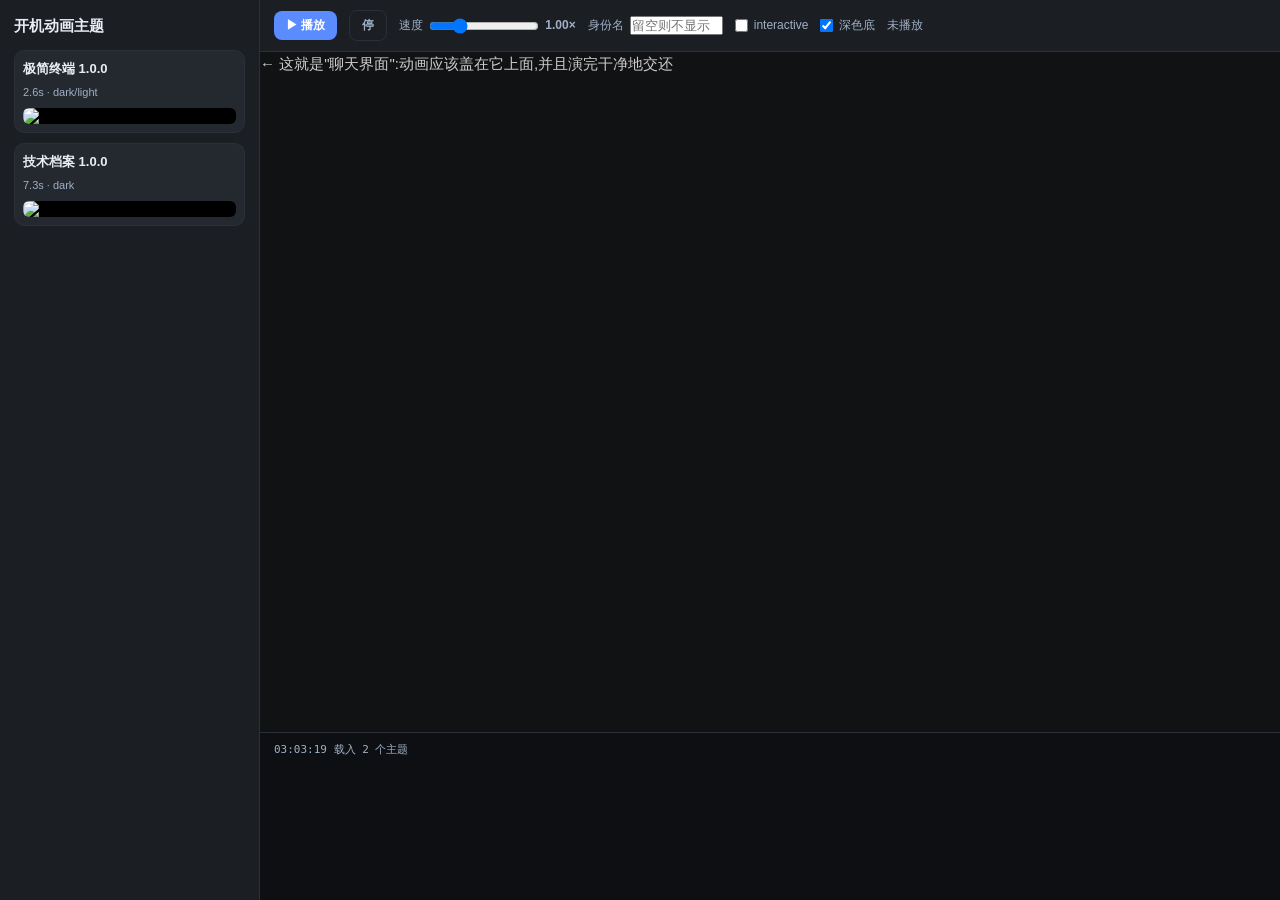
==== preview/index.html @ 1be82517 "初始化插件仓库:开机动画主题 + 主题契约 + 索引生成 - boot-anim/mc-tech-archive(7.3s 档案揭幕)、boot-anim/mc-minimal(2.6s 终端打字)" ====
<!DOCTYPE html>
<html lang="zh-CN">
<head>
<meta charset="utf-8">
<title>mini_code 开机动画 · 宿主模拟器</title>
<!--
  写主题时用这个页面替代 mini_code 本体:左边选主题,右边按真宿主的规则加载
  (sandbox iframe + postMessage + 硬超时 + handoff 叠化),改一行刷新即看。
  用法(必须走 http,file:// 下 postMessage 与 fetch 都不可靠):
      cd mini_code-plugins && python -m http.server 8700
      打开 http://127.0.0.1:8700/preview/
-->
<style>
  :root { --bg: #111214; --s: #1b1e23; --s2: #24282f; --bd: #2b2f38; --tx: #e9edf3; --t3: #9fb0c4; --ac: #5b8cff;
          --mono: "JetBrains Mono", Consolas, monospace; }
  * { margin: 0; padding: 0; box-sizing: border-box; }
  body { background: var(--bg); color: var(--tx); font: 14px/1.6 "Segoe UI", "Microsoft YaHei UI", sans-serif;
    display: flex; height: 100vh; overflow: hidden; }
  aside { flex: 0 0 260px; border-right: 1px solid var(--bd); padding: 14px; overflow-y: auto; background: var(--s); }
  h1 { font-size: 15px; margin-bottom: 12px; }
  .th { border: 1px solid var(--bd); border-radius: 10px; padding: 8px; margin-bottom: 10px; cursor: pointer;
    background: var(--s2); }
  .th:hover { border-color: var(--ac); }
  .th.sel { border-color: var(--ac); box-shadow: 0 0 0 2px rgba(91, 140, 255, .2); }
  .th b { display: block; font-size: 13px; }
  .th span { font-size: 11px; color: var(--t3); }
  .th img { width: 100%; border-radius: 6px; margin-top: 6px; display: block; background: #000; }
  main { flex: 1; display: flex; flex-direction: column; min-width: 0; }
  .bar { display: flex; align-items: center; gap: 12px; padding: 10px 14px; border-bottom: 1px solid var(--bd);
    background: var(--s); font-size: 12px; color: var(--t3); flex-wrap: wrap; }
  .bar label { display: flex; align-items: center; gap: 6px; }
  .bar input[type=range] { width: 110px; }
  button { background: var(--ac); border: 0; color: #fff; padding: 6px 12px; border-radius: 8px;
    cursor: pointer; font-size: 12px; font-weight: 600; }
  button.ghost { background: transparent; border: 1px solid var(--bd); color: var(--t3); }
  #stage { flex: 1; position: relative; min-height: 0; background: #fff; }
  #stage.dark { background: #111214; }
  iframe { position: absolute; inset: 0; width: 100%; height: 100%; border: 0; background: transparent;
    transition: opacity .7s cubic-bezier(.4, 0, .2, 1); }
  .ui { position: absolute; inset: 0; display: flex; align-items: center; justify-content: center;
    color: #999; font-size: 13px; }
  #log { flex: 0 0 168px; border-top: 1px solid var(--bd); background: #0d0f13; padding: 8px 14px;
    font: 11px/1.7 var(--mono); color: var(--t3); overflow-y: auto; }
  #log .ev { color: var(--ac); }
  .fake { font-size: 15px; color: #333; }
  #stage.dark .fake { color: #ccc; }
</style>
</head>
<body>
<aside>
  <h1>开机动画主题</h1>
  <div id="list">读取 index.json 中…(记得用 http 打开)</div>
</aside>
<main>
  <div class="bar">
    <button id="play">▶ 播放</button>
    <button class="ghost" id="stop">停</button>
    <label>速度 <input id="speed" type="range" min="0.35" max="3" step="0.05" value="1"><b id="spdv">1.00×</b></label>
    <label>身份名 <input id="name" size="10" placeholder="留空则不显示"></label>
    <label><input id="inter" type="checkbox"> interactive</label>
    <label><input id="darkbg" type="checkbox" checked> 深色底</label>
    <span id="stat">未播放</span>
  </div>
  <div id="stage" class="dark">
    <div class="fake" id="fake">← 这就是"聊天界面":动画应该盖在它上面,并且演完干净地交还</div>
  </div>
  <div id="log"></div>
</main>
<script>
(function () {
  "use strict";
  var stage = document.getElementById("stage"), log = document.getElementById("log");
  var frame = null, watchdog = null, t0 = 0, cur = null;

  function say(t, cls) {
    var d = document.createElement("div");
    d.innerHTML = '<span class="' + (cls || "") + '">' + new Date().toTimeString().slice(0, 8) + " " + t + "</span>";
    log.appendChild(d); log.scrollTop = log.scrollHeight;
  }

  fetch("../index.json").then(function (r) { return r.json(); }).then(function (idx) {
    var box = document.getElementById("list"); box.innerHTML = "";
    var items = (idx.kinds["boot-anim"] || []).concat(idx.kinds["wallpaper"] || []);
    (idx.kinds["boot-anim"] || []).forEach(function (t) {
      var el = document.createElement("div");
      el.className = "th";
      el.innerHTML = "<b>" + t.name + " " + t.version + "</b><span>" + (t.durationMs / 1000).toFixed(1) +
        "s · " + t.colors.join("/") + "</span>" + (t.preview ? '<img src="../' + t.preview + '">' : "");
      el.onclick = function () {
        document.querySelectorAll(".th").forEach(function (x) { x.classList.remove("sel"); });
        el.classList.add("sel"); cur = t; play();
      };
      box.appendChild(el);
    });
    say("载入 " + (idx.kinds["boot-anim"] || []).length + " 个主题");
  }).catch(function (e) { say("index.json 读取失败:" + e.message); });

  function play() {
    if (!cur) return say("先选一个主题", "ev");
    stop();
    var q = "?speed=" + document.getElementById("speed").value +
            "&name=" + encodeURIComponent(document.getElementById("name").value || "") +
            "&interactive=" + (document.getElementById("inter").checked ? 1 : 0);
    frame = document.createElement("iframe");
    frame.setAttribute("sandbox", "allow-scripts");     // 和真宿主一致:不给 same-origin
    frame.src = "../" + cur.path + "/" + cur.entry + q;
    stage.appendChild(frame);
    t0 = Date.now();
    document.getElementById("stat").textContent = cur.name + " 播放中…";
    say("play " + cur.id + q, "ev");
    clearTimeout(watchdog);
    watchdog = setTimeout(function () {
      say("硬超时 " + cur.maxMs + "ms → 宿主强制收走", "ev"); stop();
    }, cur.maxMs);
  }
  function stop() {
    clearTimeout(watchdog);
    if (frame) { frame.remove(); frame = null; }
    document.getElementById("stat").textContent = "已停止";
  }
  addEventListener("message", function (e) {
    var d = e.data || {};
    if (!d || d.mc !== "boot-anim") return;
    var ms = Date.now() - t0;
    say("+" + ms + "ms  " + d.type + (d.by ? " (" + d.by + ")" : "") + (d.step != null ? " step=" + d.step : ""), "ev");
    if (d.type === "handoff" && frame) frame.style.opacity = "0";  // 叠化:他开始淡,我就露出来
    if (d.type === "done") { say("交还画面,移除 iframe"); setTimeout(stop, 40); }
    if (d.type === "ready") {
      var want = Math.min(3, Math.max(0.35, parseFloat(document.getElementById("speed").value) || 1));
      if (!d.maxMs || d.maxMs < 1000) say("⚠ 主题没报 maxMs", "ev");
      if (d.reduced) say("主题检测到 prefers-reduced-motion,已自动快进");
    }
  });
  addEventListener("keydown", function (e) {
    if (e.key === "Escape" && frame) { say("宿主转发 Esc → 跳过"); stop(); }
  });
  document.getElementById("play").onclick = play;
  document.getElementById("stop").onclick = stop;
  document.getElementById("speed").oninput = function () {
    document.getElementById("spdv").textContent = (Math.round(this.value * 100) / 100).toFixed(2) + "×";
  };
  document.getElementById("darkbg").onchange = function () {
    stage.classList.toggle("dark", this.checked);
    document.querySelector(".fake").textContent = this.checked
      ? "← 这就是\"聊天界面\":动画应该盖在它上面,并且演完干净地交还"
      : "← 浅色底:主题如果只做了深色,这里就该看出来";
  };
})();
</script>
</body>
</html>
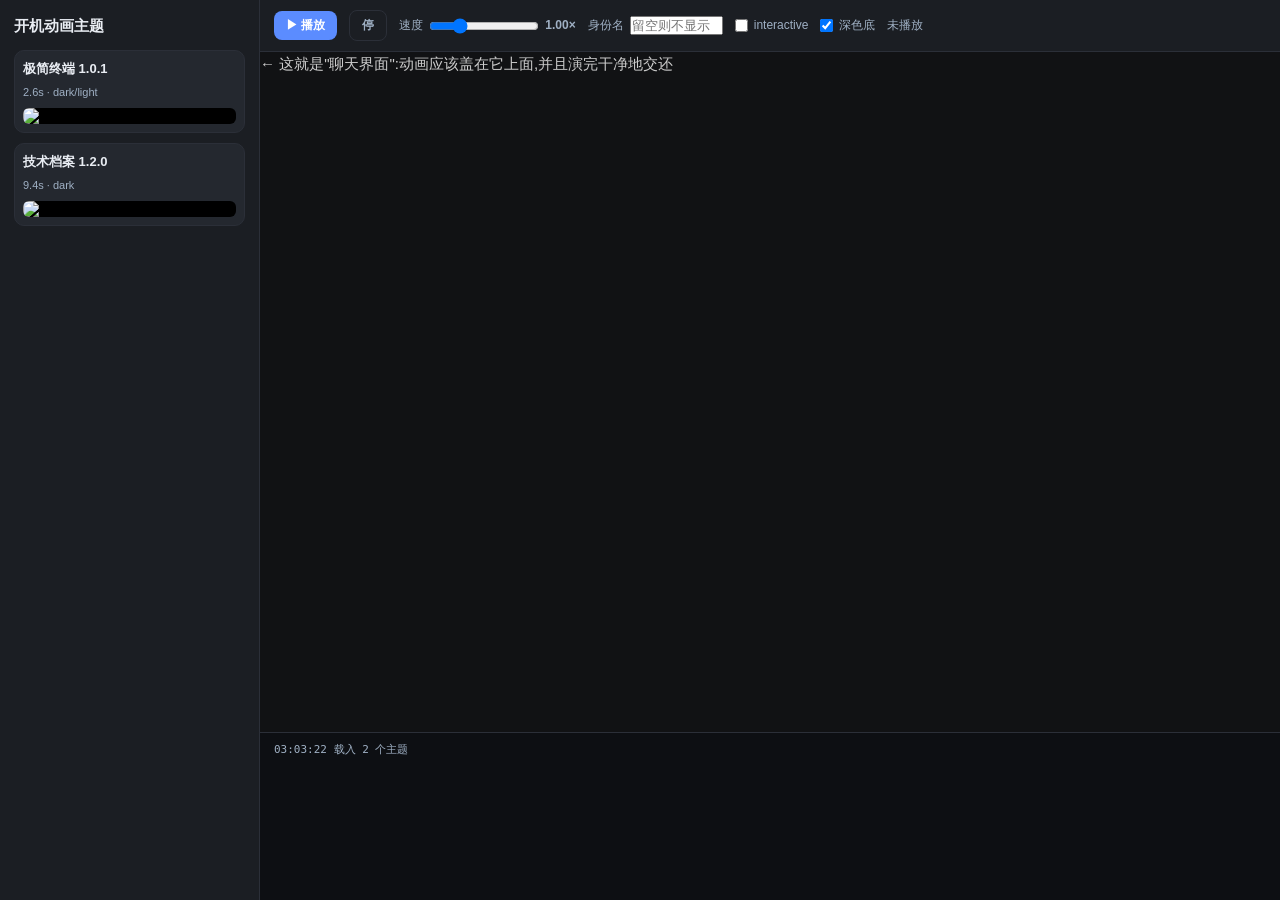
==== commit 4ba96c53: "技术档案 v1.2.0:开机语音(两句台词)+ 洗白音效;极简终端去掉自带的 esc 按钮 v1.0.1;契约补「语音与音效」一节" ====
--- a/preview/index.html
+++ b/preview/index.html
@@ -102,7 +102,9 @@
             "&name=" + encodeURIComponent(document.getElementById("name").value || "") +
             "&interactive=" + (document.getElementById("inter").checked ? 1 : 0);
     frame = document.createElement("iframe");
-    frame.setAttribute("sandbox", "allow-scripts");     // 和真宿主一致:不给 same-origin
+    frame.setAttribute("sandbox", "allow-scripts");
+  // 和真宿主一致:带语音的主题要有 autoplay 才可能在预览里出声
+  frame.setAttribute("allow", "autoplay");     // 和真宿主一致:不给 same-origin
     frame.src = "../" + cur.path + "/" + cur.entry + q;
     stage.appendChild(frame);
     t0 = Date.now();
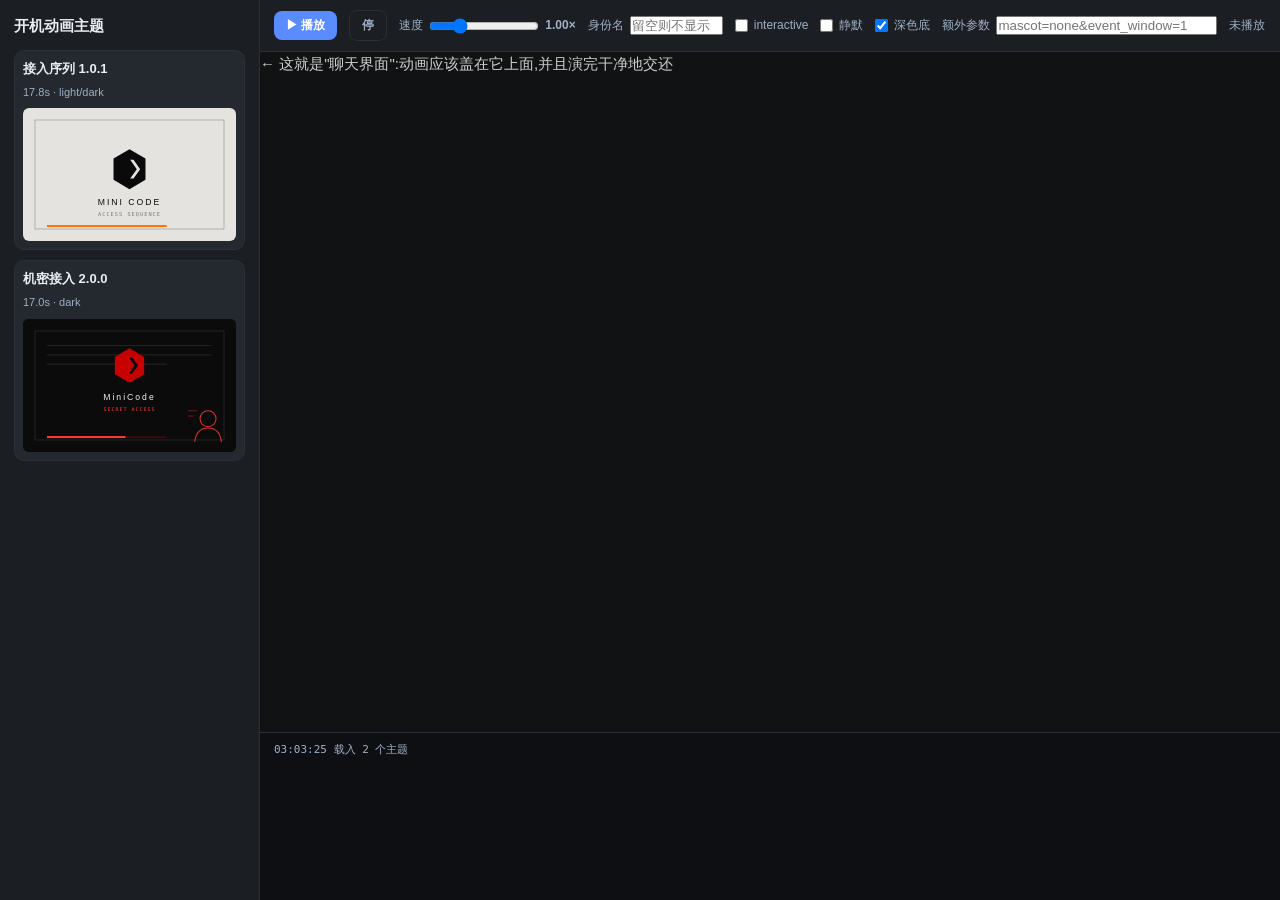
==== commit d76bb87c: "boot-anim: 加回「机密接入」v2.0.0（上游素材原样保留，默认中文女声） - 画面素材不再自绘：徽标 / 5 张人物立绘 / 事件插画从上游内嵌的 data URI 里   base64 " ====
--- a/preview/index.html
+++ b/preview/index.html
@@ -58,7 +58,9 @@
     <label>速度 <input id="speed" type="range" min="0.35" max="3" step="0.05" value="1"><b id="spdv">1.00×</b></label>
     <label>身份名 <input id="name" size="10" placeholder="留空则不显示"></label>
     <label><input id="inter" type="checkbox"> interactive</label>
+    <label><input id="mute" type="checkbox"> 静默</label>
     <label><input id="darkbg" type="checkbox" checked> 深色底</label>
+    <label>额外参数 <input id="extra" size="26" placeholder="mascot=none&event_window=1"></label>
     <span id="stat">未播放</span>
   </div>
   <div id="stage" class="dark">
@@ -70,7 +72,7 @@
 (function () {
   "use strict";
   var stage = document.getElementById("stage"), log = document.getElementById("log");
-  var frame = null, watchdog = null, t0 = 0, cur = null;
+  var frame = null, watchdog = null, t0 = 0, cur = null, gen = 0;
 
   function say(t, cls) {
     var d = document.createElement("div");
@@ -85,7 +87,7 @@
       var el = document.createElement("div");
       el.className = "th";
       el.innerHTML = "<b>" + t.name + " " + t.version + "</b><span>" + (t.durationMs / 1000).toFixed(1) +
-        "s · " + t.colors.join("/") + "</span>" + (t.preview ? '<img src="../' + t.preview + '">' : "");
+        "s · " + t.colors.join("/") + "</span>" + (t.preview ? '<img src="../' + t.path + '/' + t.preview + '">' : "");
       el.onclick = function () {
         document.querySelectorAll(".th").forEach(function (x) { x.classList.remove("sel"); });
         el.classList.add("sel"); cur = t; play();
@@ -95,27 +97,51 @@
     say("载入 " + (idx.kinds["boot-anim"] || []).length + " 个主题");
   }).catch(function (e) { say("index.json 读取失败:" + e.message); });
 
+  // 主题自己在 theme.json 里声明的 options:真宿主会把它们逐个拼进 query,
+  // 预览也得照拼,否则 voice_lang / mascot / event_window 这些开关在预览里根本试不到。
+  function themeOptions(t) {
+    if (t._opts) return Promise.resolve(t._opts);
+    return fetch("../" + t.path + "/theme.json")
+      .then(function (r) { return r.ok ? r.json() : {}; })
+      .then(function (j) { t._opts = j.options || {}; return t._opts; })
+      .catch(function () { t._opts = {}; return t._opts; });
+  }
+
   function play() {
     if (!cur) return say("先选一个主题", "ev");
     stop();
-    var q = "?speed=" + document.getElementById("speed").value +
-            "&name=" + encodeURIComponent(document.getElementById("name").value || "") +
-            "&interactive=" + (document.getElementById("inter").checked ? 1 : 0);
-    frame = document.createElement("iframe");
-    frame.setAttribute("sandbox", "allow-scripts");
-  // 和真宿主一致:带语音的主题要有 autoplay 才可能在预览里出声
-  frame.setAttribute("allow", "autoplay");     // 和真宿主一致:不给 same-origin
-    frame.src = "../" + cur.path + "/" + cur.entry + q;
-    stage.appendChild(frame);
-    t0 = Date.now();
-    document.getElementById("stat").textContent = cur.name + " 播放中…";
-    say("play " + cur.id + q, "ev");
-    clearTimeout(watchdog);
-    watchdog = setTimeout(function () {
-      say("硬超时 " + cur.maxMs + "ms → 宿主强制收走", "ev"); stop();
-    }, cur.maxMs);
+    var my = ++gen;   // 取主题 options 是异步的,期间被点掉/停掉就别再建帧
+    themeOptions(cur).then(function (opts) {
+      if (my !== gen) return;
+      var q = "?speed=" + document.getElementById("speed").value +
+              "&name=" + encodeURIComponent(document.getElementById("name").value || "") +
+              "&interactive=" + (document.getElementById("inter").checked ? 1 : 0) +
+              "&mute=" + (document.getElementById("mute").checked ? 1 : 0);
+      var hostKeys = { speed: 1, name: 1, interactive: 1, mute: 1 };
+      Object.keys(opts).sort().forEach(function (k) {
+        if (hostKeys[k]) return;
+        q += "&" + encodeURIComponent(k) + "=" + encodeURIComponent(opts[k]);
+      });
+      // 手写的临时参数排在最后,和真宿主的拼法一致(同名键取第一个,所以不会重复)
+      var extra = (document.getElementById("extra").value || "").trim().replace(/^[-?\s]+/, "").replace(/^&+/, "");
+      if (extra) q += "&" + extra;
+      frame = document.createElement("iframe");
+      frame.setAttribute("sandbox", "allow-scripts");
+      // 和真宿主一致:带语音的主题要有 autoplay 才可能在预览里出声
+      frame.setAttribute("allow", "autoplay");     // 和真宿主一致:不给 same-origin
+      frame.src = "../" + cur.path + "/" + cur.entry + q;
+      stage.appendChild(frame);
+      t0 = Date.now();
+      document.getElementById("stat").textContent = cur.name + " 播放中…";
+      say("play " + cur.id + q, "ev");
+      clearTimeout(watchdog);
+      watchdog = setTimeout(function () {
+        say("硬超时 " + cur.maxMs + "ms → 宿主强制收走", "ev"); stop();
+      }, cur.maxMs);
+    });
   }
   function stop() {
+    gen++;
     clearTimeout(watchdog);
     if (frame) { frame.remove(); frame = null; }
     document.getElementById("stat").textContent = "已停止";
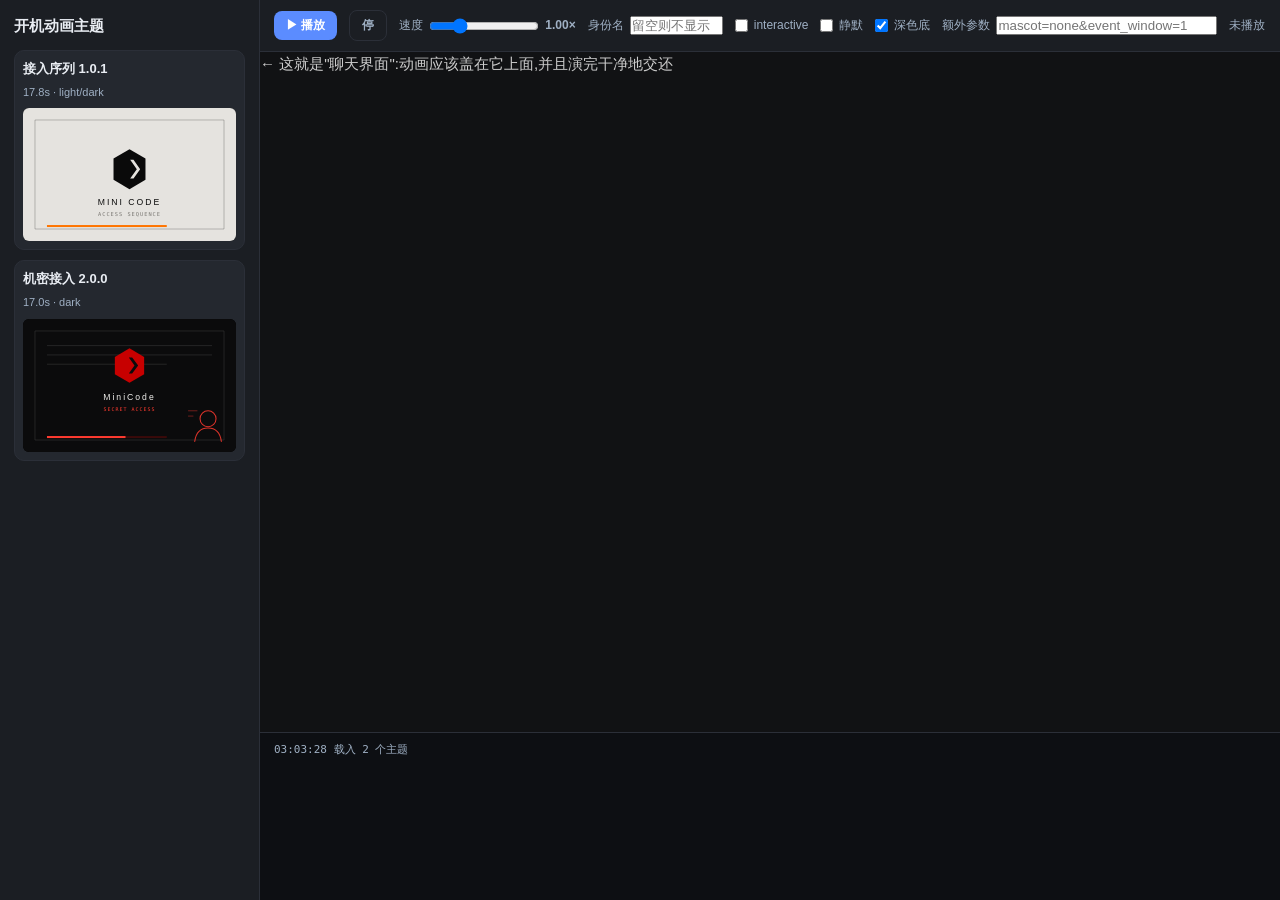
==== commit 49184346: "插件：boot-anim 加 plugin.json（外观插件化）+ 新增工具插件 web-search 外观类： - boot-anim/<id>/plugin.json 由 theme.json " ====
--- a/preview/index.html
+++ b/preview/index.html
@@ -82,8 +82,11 @@
 
   fetch("../index.json").then(function (r) { return r.json(); }).then(function (idx) {
     var box = document.getElementById("list"); box.innerHTML = "";
-    var items = (idx.kinds["boot-anim"] || []).concat(idx.kinds["wallpaper"] || []);
-    (idx.kinds["boot-anim"] || []).forEach(function (t) {
+    // 插件中心读 kinds.appearance;kinds.boot-anim 是老宿主的兼容别名。
+    // 两个桶内容一样,优先 appearance,没有才回落到 boot-anim(别把同一批主题列两遍)。
+    var K = idx.kinds || {};
+    var list = K["appearance"] || K["boot-anim"] || [];
+    list.forEach(function (t) {
       var el = document.createElement("div");
       el.className = "th";
       el.innerHTML = "<b>" + t.name + " " + t.version + "</b><span>" + (t.durationMs / 1000).toFixed(1) +
@@ -94,7 +97,7 @@
       };
       box.appendChild(el);
     });
-    say("载入 " + (idx.kinds["boot-anim"] || []).length + " 个主题");
+    say("载入 " + list.length + " 个主题");
   }).catch(function (e) { say("index.json 读取失败:" + e.message); });
 
   // 主题自己在 theme.json 里声明的 options:真宿主会把它们逐个拼进 query,
